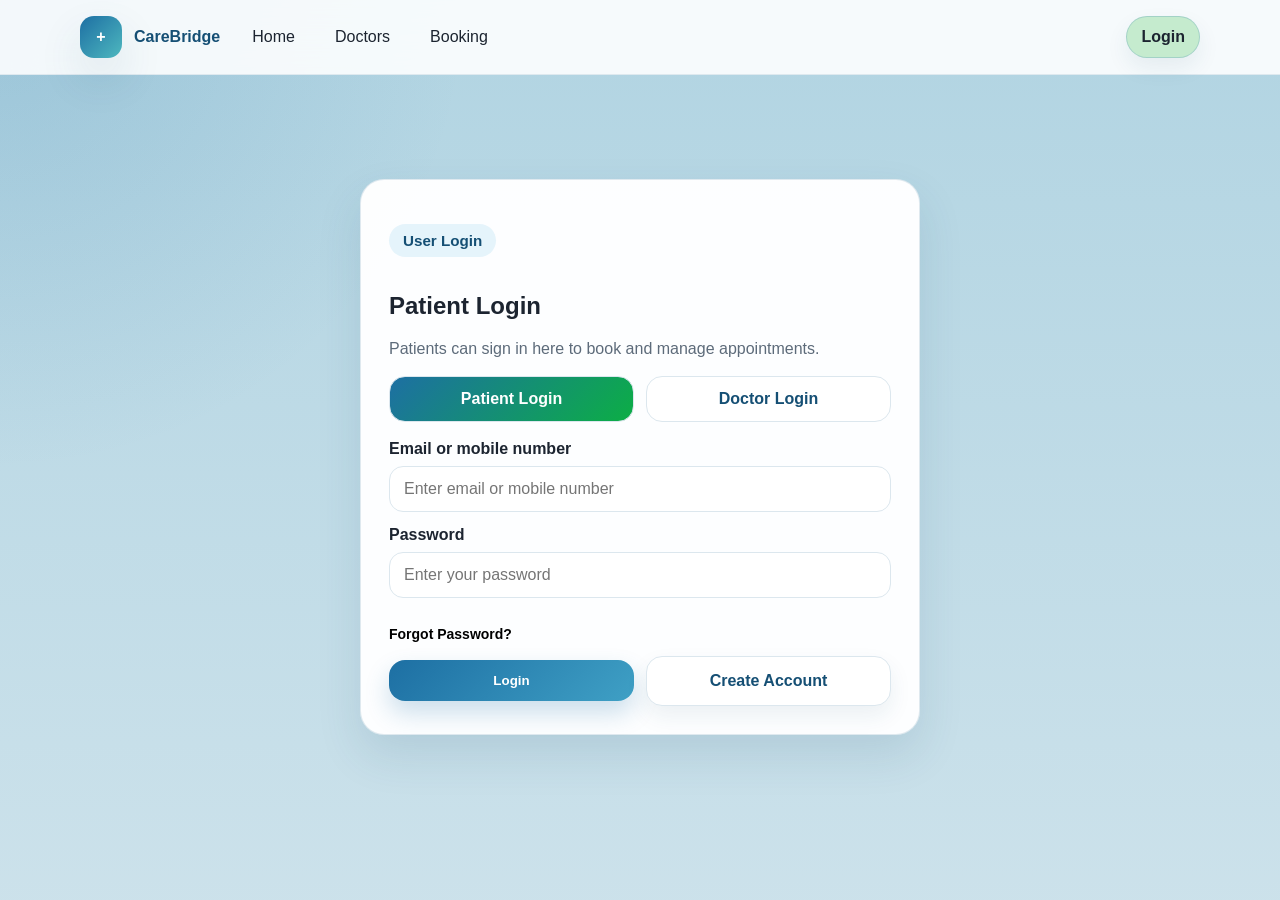
==== backend/src/main/resources/static/index.html @ 0b31cd05 "New updates" ====
<!doctype html>
<html lang="en">
  <head>
    <meta charset="UTF-8" />
    <meta name="viewport" content="width=device-width, initial-scale=1.0" />
    <title>CareBridge</title>
    <link rel="stylesheet" href="css/index.css?v=20260410-1" />
  </head>
  <body>
    <script src="js/api.js?v=20260410-1"></script>
    <script src="js/home.js?v=20260410-1"></script>

    <div class="page-wrapper">
      <header class="top-header">
        <div class="top-nav">
          <a class="logo-link" href="index.html">
            <span class="logo-icon">+</span>
            <span>CareBridge</span>
          </a>
          <nav class="menu-links">
            <a href="index.html" class="active">Home</a>
            <a href="doctors.html">Doctors</a>
            <a href="book.html">Booking</a>
            <span id="headerUserArea"></span>
          </nav>
        </div>
      </header>

      <main class="page-container">
        <section class="home-hero">
          <div class="home-hero-box">
            <span id="homeHeroTag" class="small-tag"
              >Simple healthcare access for every patient</span
            >
            <h1 id="homeHeroTitle">Book the right doctor in a few steps.</h1>
            <p id="homeHeroText">
              This appointment system helps patients find the right doctors,
              choose an available slot, and manage visits without confusion. The
              interface is simple, readable, and designed to keep important
              health information easy to understand.
            </p>
            <div class="hero-buttons" id="homeHeroButtons">
              <a id="primaryHeroButton" class="btn btn-primary" href="user-login.html">User Login</a>
              <a id="secondaryHeroButton" class="btn btn-secondary" href="doctors.html"
                >View All Doctors</a
              >
            </div>
          </div>
        </section>

        <section class="stats-row">
          <article class="stat-card">
            <h3 id="allDoctorCount">0</h3>
            <p>All Doctors</p>
          </article>
          <article class="stat-card">
            <h3 id="specialtyCountDisplay">0</h3>
            <p>Specialities covered</p>
          </article>
          <article class="stat-card">
            <h3>24/7</h3>
            <p>Easy online access for patients</p>
          </article>
        </section>

        <section class="page-section" id="availableDoctorsSection">
          <div class="section-top">
            <div>
              <h2 class="section-heading">Available Doctors Today</h2>
            </div>
          </div>
          <div id="todayDoctorList" class="card-list"></div>
        </section>

        <section class="page-section">
          <div class="info-grid info-grid-wide">
            <article class="info-box">
              <h3>Before your appointment</h3>
              <ul>
                <li>Keep your previous medical reports ready.</li>
                <li>Write your symptoms clearly before booking.</li>
                <li>Arrive a few minutes early for a smooth visit.</li>
              </ul>
            </article>
          </div>
        </section>
      </main>

      <footer class="page-footer">
        Copyright 2026 CareBridge | All Rights Reserved.
      </footer>
    </div>

    <template id="todayDoctorCardTemplate">
      <article class="card doctor-box">
        <div>
          <h3 data-field="name"></h3>
          <p class="muted" data-field="specialization"></p>
        </div>
        <div>
          <a class="btn btn-primary" data-field="link" href="book.html"
            >Book Appointment</a
          >
        </div>
      </article>
    </template>

    <template id="todayDoctorEmptyTemplate">
      <div class="empty-box">No doctors are available today.</div>
    </template>
  </body>
</html>
---- backend/src/main/resources/static/css/index.css ----
:root {
  --brand: #1d6fa3;
  --brand-dark: #154f74;
  --accent: #e5f4fb;
  --surface-soft: #f7fbfd;
  --text: #1c2430;
  --muted: #5d6b7a;
  --border: #dce7ee;
  --shadow: 0 20px 45px rgba(24, 74, 107, 0.12);
}

* {
  box-sizing: border-box;
}

body {
  margin: 0;
  font-family: "Segoe UI", Tahoma, Geneva, Verdana, sans-serif;
  color: var(--text);
  background:
    radial-gradient(circle at top left, rgba(29, 111, 163, 0.16), transparent 30%),
    linear-gradient(180deg, #b1d4e2 0%, #b1d2e0a8 100%);
}

a {
  color: inherit;
  text-decoration: none;
}

.page-wrapper {
  min-height: 100vh;
}

.page-container,
.top-nav {
  width: min(1120px, calc(100% - 32px));
  margin: 0 auto;
}

.top-header {
  position: sticky;
  top: 0;
  z-index: 20;
  backdrop-filter: blur(16px);
  background: rgba(255, 255, 255, 0.88);
  border-bottom: 1px solid rgba(220, 231, 238, 0.9);
}

.top-nav {
  display: flex;
  justify-content: space-between;
  align-items: center;
  gap: 18px;
  padding: 16px 0;
}

.logo-link {
  display: flex;
  align-items: center;
  gap: 12px;
  font-weight: 800;
  color: var(--brand-dark);
}

.logo-icon {
  width: 42px;
  height: 42px;
  display: grid;
  place-items: center;
  border-radius: 14px;
  color: white;
  background: linear-gradient(135deg, var(--brand) 0%, #4eb8bf 100%);
  box-shadow: var(--shadow);
}

.menu-links {
  display: flex;
  align-items: center;
  gap: 12px;
  flex-wrap: wrap;
  width: 100%;
  justify-content: flex-end;
}

.menu-links a {
  padding: 10px 14px;
  border-radius: 999px;
  color: var(--text);
  transition: 0.2s ease;
}

.menu-links a:hover {
  color: var(--brand-dark);
  background: var(--accent);
}

.menu-links a.active {
  color: var(--text) !important;
  background: transparent !important;
  box-shadow: none !important;
}

.user-menu {
  margin-left: auto;
  display: flex;
  align-items: center;
  gap: 10px;
  flex-wrap: wrap;
}

.user-label {
  font-size: 0.92rem;
  color: var(--brand-dark);
  font-weight: 700;
}

.login-link-btn,
.register-link-btn,
.admin-link-btn {
  display: inline-flex;
  align-items: center;
  justify-content: center;
  min-height: 42px;
  font-weight: 700;
  border-radius: 999px;
  transition: transform 0.2s ease, box-shadow 0.2s ease, background 0.2s ease;
}

.login-link-btn {
  padding: 10px 16px;
  color: var(--brand-dark);
  background: #c5ebce;
  border: 1px solid rgba(29, 111, 163, 0.2);
  box-shadow: 0 10px 22px rgba(24, 74, 107, 0.08);
}

.register-link-btn {
  padding: 10px 18px;
  color: white;
  background: linear-gradient(135deg, #20bba6b6 0%, #35b7b587 100%);
  box-shadow: 0 12px 26px rgba(32, 132, 187, 0.24);
}

.admin-link-btn {
  padding: 10px 18px;
  color: #fff7ef;
  border: 1px solid rgba(17, 25, 39, 0.15);
  box-shadow: 0 14px 28px rgba(17, 25, 39, 0.28);
}

.login-link-btn:hover,
.register-link-btn:hover,
.admin-link-btn:hover,
.btn:hover {
  transform: translateY(-1px);
}

.small-tag {
  display: inline-flex;
  align-items: center;
  gap: 8px;
  padding: 8px 14px;
  border-radius: 999px;
  background: var(--accent);
  color: var(--brand-dark);
  font-weight: 700;
  font-size: 0.95rem;
}

.btn {
  border: none;
  border-radius: 16px;
  padding: 13px 18px;
  cursor: pointer;
  font-weight: 700;
  transition: transform 0.2s ease, box-shadow 0.2s ease, background 0.2s ease;
}

.btn-primary {
  color: white;
  background: linear-gradient(135deg, var(--brand) 0%, #3fa0c5 100%);
  box-shadow: 0 12px 24px rgba(29, 111, 163, 0.22);
}

.btn-secondary {
  background: white;
  color: var(--brand-dark);
  border: 1px solid var(--border);
}

.home-hero {
  display: grid;
  grid-template-columns: 1.15fr 0.85fr;
  gap: 28px;
  align-items: center;
  padding: 64px 0 48px;
}

.home-hero-box,
.stat-card,
.info-box,
.doctor-box {
  background: rgba(255, 255, 255, 0.96);
  border: 1px solid rgba(220, 231, 238, 0.9);
  border-radius: 24px;
  box-shadow: var(--shadow);
}

.home-hero-box {
  padding: 40px;
  width: 178%;
}

.home-hero h1 {
  margin: 18px 0 14px;
  font-size: clamp(2.2rem, 4vw, 4rem);
  line-height: 1.06;
}

.home-hero p {
  margin: 0;
  color: var(--muted);
  font-size: 1.05rem;
  line-height: 1.7;
}

.hero-buttons {
  display: flex;
  gap: 14px;
  margin-top: 28px;
  flex-wrap: wrap;
}

.stats-row,
.card-list,
.info-grid {
  display: grid;
  gap: 18px;
}

.stats-row {
  grid-template-columns: repeat(3, 1fr);
  margin-bottom: 24px;
}

.stat-card {
  padding: 24px;
}

.stat-card h3 {
  margin: 0;
  font-size: 2rem;
  color: var(--brand-dark);
}

.stat-card p {
  margin: 8px 0 0;
  color: var(--muted);
}

.page-section {
  padding: 14px 0 48px;
}

.section-top {
  display: flex;
  justify-content: space-between;
  align-items: end;
  gap: 14px;
  margin-bottom: 20px;
}

.section-heading {
  margin: 0 0 12px;
}

.info-grid {
  grid-template-columns: repeat(3, 1fr);
}

.info-grid-wide {
  grid-template-columns: 1fr;
}

.info-box {
  min-height: 220px;
  padding: 24px;
}

.info-box ul {
  margin: 0;
  color: var(--muted);
  line-height: 1.8;
}

.doctor-box {
  display: grid;
  grid-template-columns: 1fr auto;
  gap: 18px;
  align-items: center;
  padding: 24px;
}

.muted {
  color: var(--muted);
}

.empty-box {
  text-align: center;
  padding: 28px;
  border: 1px dashed var(--border);
  border-radius: 20px;
  color: var(--muted);
  background: rgba(255, 255, 255, 0.72);
}

.page-footer {
  padding: 26px 0 44px;
  text-align: center;
  color: var(--muted);
}

.profile-link-btn {
  display: inline-flex;
  align-items: center;
  justify-content: center;
  width: 42px;
  min-height: 42px;
  border-radius: 999px;
  color: white;
  font-weight: 700;
  background: linear-gradient(135deg, var(--brand) 0%, #3fa0c5 100%);
  box-shadow: 0 12px 24px rgba(29, 111, 163, 0.22);
}

@media (max-width: 900px) {

  .home-hero,
  .stats-row,
  .info-grid {
    grid-template-columns: 1fr;
  }

  .top-nav,
  .section-top {
    align-items: start;
    flex-direction: column;
  }
}
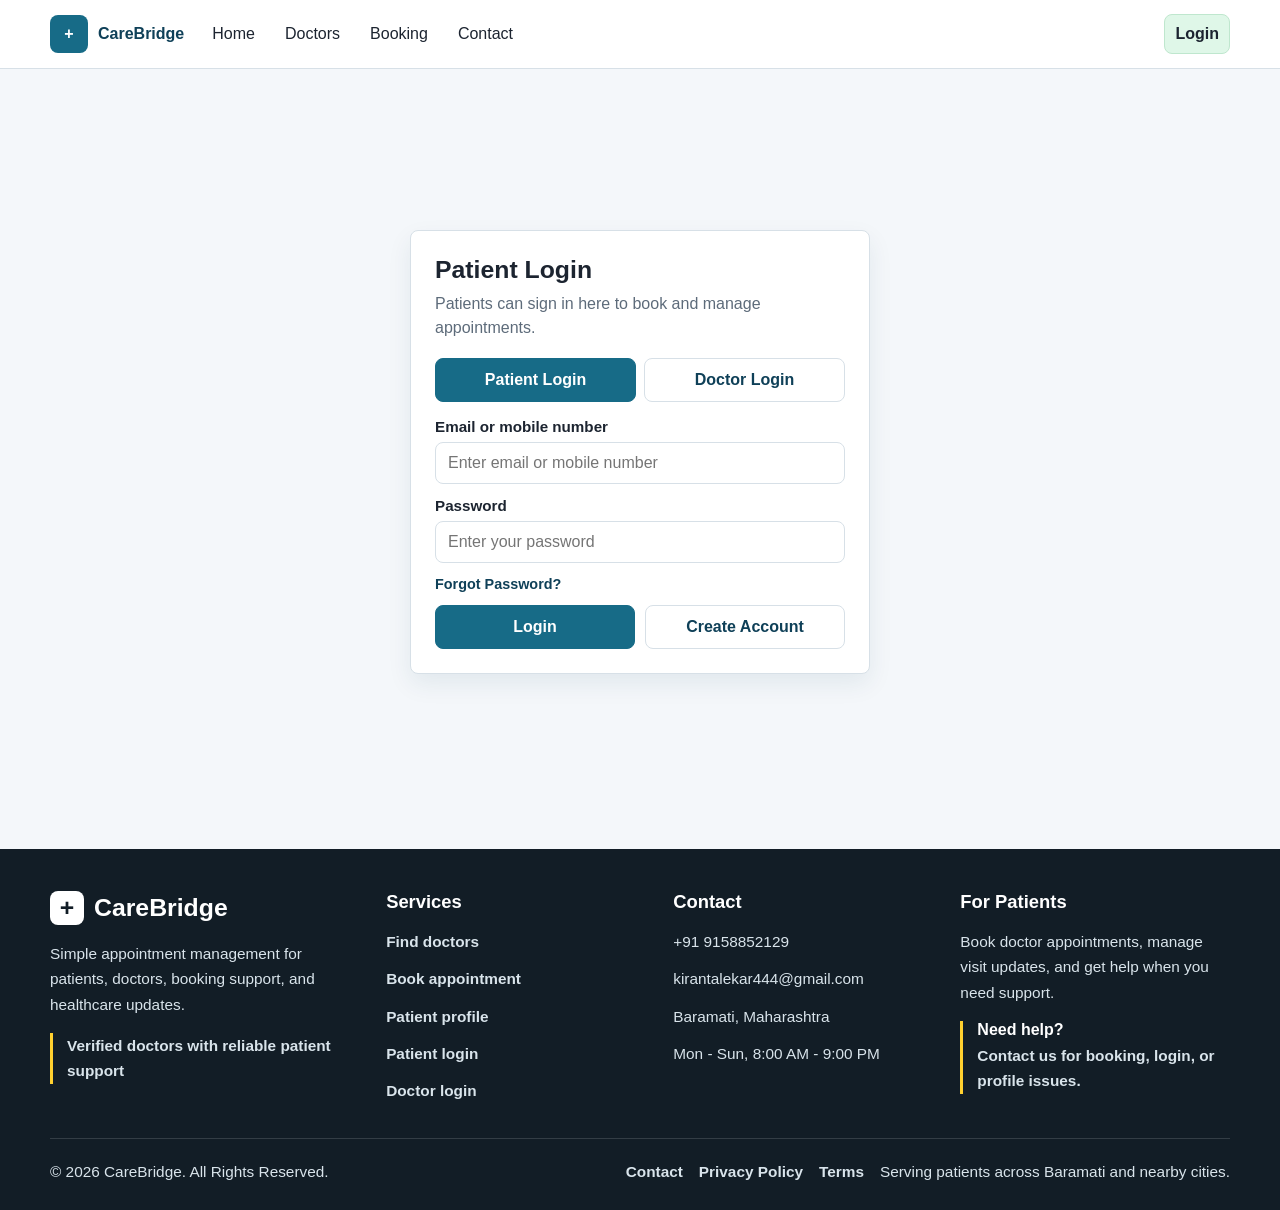
==== commit b0af8e56: "prepare for deployment" ====
--- a/backend/src/main/resources/static/index.html
+++ b/backend/src/main/resources/static/index.html
@@ -4,11 +4,11 @@
     <meta charset="UTF-8" />
     <meta name="viewport" content="width=device-width, initial-scale=1.0" />
     <title>CareBridge</title>
-    <link rel="stylesheet" href="css/index.css?v=20260410-1" />
+    <link rel="stylesheet" href="css/index.css?v=20260613-1" />
   </head>
   <body>
-    <script src="js/api.js?v=20260410-1"></script>
-    <script src="js/home.js?v=20260410-1"></script>
+    <script src="js/api.js?v=20260613-4"></script>
+    <script src="js/home.js?v=20260613-1"></script>
 
     <div class="page-wrapper">
       <header class="top-header">
@@ -21,6 +21,7 @@
             <a href="index.html" class="active">Home</a>
             <a href="doctors.html">Doctors</a>
             <a href="book.html">Booking</a>
+            <a href="contact.html">Contact</a>
             <span id="headerUserArea"></span>
           </nav>
         </div>
@@ -59,7 +60,7 @@
           </article>
           <article class="stat-card">
             <h3>24/7</h3>
-            <p>Easy online access for patients</p>
+            <p id="accessStatLabel">Easy online access for patients</p>
           </article>
         </section>
 
--- a/backend/src/main/resources/static/css/index.css
+++ b/backend/src/main/resources/static/css/index.css
@@ -1,25 +1,28 @@
 :root {
-  --brand: #1d6fa3;
-  --brand-dark: #154f74;
-  --accent: #e5f4fb;
-  --surface-soft: #f7fbfd;
+  --brand: #176b87;
+  --brand-dark: #0f4058;
+  --accent: #eef7fa;
   --text: #1c2430;
   --muted: #5d6b7a;
-  --border: #dce7ee;
-  --shadow: 0 20px 45px rgba(24, 74, 107, 0.12);
+  --border: #d7e0e7;
+  --surface: #ffffff;
+  --surface-soft: #f7fafc;
+  --shadow: 0 10px 24px rgba(15, 64, 88, 0.08);
 }
 
 * {
   box-sizing: border-box;
 }
 
+[hidden] {
+  display: none !important;
+}
+
 body {
   margin: 0;
   font-family: "Segoe UI", Tahoma, Geneva, Verdana, sans-serif;
   color: var(--text);
-  background:
-    radial-gradient(circle at top left, rgba(29, 111, 163, 0.16), transparent 30%),
-    linear-gradient(180deg, #b1d4e2 0%, #b1d2e0a8 100%);
+  background: #f4f7fa;
 }
 
 a {
@@ -33,7 +36,7 @@
 
 .page-container,
 .top-nav {
-  width: min(1120px, calc(100% - 32px));
+  width: min(1180px, calc(100% - 32px));
   margin: 0 auto;
 }
 
@@ -41,9 +44,8 @@
   position: sticky;
   top: 0;
   z-index: 20;
-  backdrop-filter: blur(16px);
-  background: rgba(255, 255, 255, 0.88);
-  border-bottom: 1px solid rgba(220, 231, 238, 0.9);
+  background: var(--surface);
+  border-bottom: 1px solid var(--border);
 }
 
 .top-nav {
@@ -51,53 +53,47 @@
   justify-content: space-between;
   align-items: center;
   gap: 18px;
-  padding: 16px 0;
+  padding: 14px 0;
 }
 
 .logo-link {
   display: flex;
   align-items: center;
-  gap: 12px;
+  gap: 10px;
   font-weight: 800;
   color: var(--brand-dark);
 }
 
 .logo-icon {
-  width: 42px;
-  height: 42px;
+  width: 38px;
+  height: 38px;
   display: grid;
   place-items: center;
-  border-radius: 14px;
-  color: white;
-  background: linear-gradient(135deg, var(--brand) 0%, #4eb8bf 100%);
-  box-shadow: var(--shadow);
+  border-radius: 8px;
+  color: #ffffff;
+  background: var(--brand);
 }
 
 .menu-links {
   display: flex;
   align-items: center;
-  gap: 12px;
+  gap: 10px;
   flex-wrap: wrap;
   width: 100%;
   justify-content: flex-end;
 }
 
 .menu-links a {
-  padding: 10px 14px;
-  border-radius: 999px;
+  padding: 8px 10px;
+  border-radius: 8px;
   color: var(--text);
-  transition: 0.2s ease;
-}
-
-.menu-links a:hover {
+  transition: color 0.2s ease, background 0.2s ease;
+}
+
+.menu-links a:hover,
+.menu-links a.active {
   color: var(--brand-dark);
   background: var(--accent);
-}
-
-.menu-links a.active {
-  color: var(--text) !important;
-  background: transparent !important;
-  box-shadow: none !important;
 }
 
 .user-menu {
@@ -109,157 +105,172 @@
 }
 
 .user-label {
-  font-size: 0.92rem;
+  font-size: 0.95rem;
   color: var(--brand-dark);
   font-weight: 700;
 }
 
 .login-link-btn,
 .register-link-btn,
+.admin-link-btn,
+.profile-link-btn {
+  display: inline-flex;
+  align-items: center;
+  justify-content: center;
+  min-height: 38px;
+  border-radius: 8px;
+  font-weight: 700;
+  transition: background 0.2s ease, border-color 0.2s ease;
+}
+
+.login-link-btn {
+  padding: 9px 14px;
+  color: var(--brand-dark);
+  background: #ffffff;
+  border: 1px solid var(--border);
+}
+
+.register-link-btn {
+  padding: 9px 14px;
+  color: #ffffff;
+  background: var(--brand);
+}
+
 .admin-link-btn {
-  display: inline-flex;
-  align-items: center;
-  justify-content: center;
-  min-height: 42px;
-  font-weight: 700;
-  border-radius: 999px;
-  transition: transform 0.2s ease, box-shadow 0.2s ease, background 0.2s ease;
-}
-
-.login-link-btn {
-  padding: 10px 16px;
-  color: var(--brand-dark);
-  background: #c5ebce;
-  border: 1px solid rgba(29, 111, 163, 0.2);
-  box-shadow: 0 10px 22px rgba(24, 74, 107, 0.08);
-}
-
-.register-link-btn {
-  padding: 10px 18px;
-  color: white;
-  background: linear-gradient(135deg, #20bba6b6 0%, #35b7b587 100%);
-  box-shadow: 0 12px 26px rgba(32, 132, 187, 0.24);
-}
-
-.admin-link-btn {
-  padding: 10px 18px;
-  color: #fff7ef;
-  border: 1px solid rgba(17, 25, 39, 0.15);
-  box-shadow: 0 14px 28px rgba(17, 25, 39, 0.28);
+  padding: 9px 14px;
+  color: #ffffff;
+  background: #263238;
+  border: 1px solid #263238;
+}
+
+.profile-link-btn {
+  width: 38px;
+  color: #ffffff;
+  background: var(--brand);
 }
 
 .login-link-btn:hover,
 .register-link-btn:hover,
 .admin-link-btn:hover,
-.btn:hover {
-  transform: translateY(-1px);
-}
-
-.small-tag {
-  display: inline-flex;
-  align-items: center;
-  gap: 8px;
-  padding: 8px 14px;
-  border-radius: 999px;
+.profile-link-btn:hover {
   background: var(--accent);
-  color: var(--brand-dark);
-  font-weight: 700;
-  font-size: 0.95rem;
-}
-
-.btn {
-  border: none;
-  border-radius: 16px;
-  padding: 13px 18px;
-  cursor: pointer;
-  font-weight: 700;
-  transition: transform 0.2s ease, box-shadow 0.2s ease, background 0.2s ease;
-}
-
-.btn-primary {
-  color: white;
-  background: linear-gradient(135deg, var(--brand) 0%, #3fa0c5 100%);
-  box-shadow: 0 12px 24px rgba(29, 111, 163, 0.22);
-}
-
-.btn-secondary {
-  background: white;
-  color: var(--brand-dark);
-  border: 1px solid var(--border);
+  border-color: var(--brand);
+  color: var(--brand-dark);
 }
 
 .home-hero {
-  display: grid;
-  grid-template-columns: 1.15fr 0.85fr;
-  gap: 28px;
-  align-items: center;
-  padding: 64px 0 48px;
+  padding: 32px 0 22px;
 }
 
 .home-hero-box,
 .stat-card,
 .info-box,
 .doctor-box {
-  background: rgba(255, 255, 255, 0.96);
-  border: 1px solid rgba(220, 231, 238, 0.9);
-  border-radius: 24px;
+  background: var(--surface);
+  border: 1px solid var(--border);
+  border-radius: 8px;
   box-shadow: var(--shadow);
 }
 
 .home-hero-box {
-  padding: 40px;
-  width: 178%;
+  padding: 32px;
+}
+
+.small-tag {
+  display: inline-flex;
+  align-items: center;
+  padding: 7px 11px;
+  border-radius: 8px;
+  background: var(--accent);
+  color: var(--brand-dark);
+  font-weight: 700;
+  font-size: 0.9rem;
 }
 
 .home-hero h1 {
-  margin: 18px 0 14px;
-  font-size: clamp(2.2rem, 4vw, 4rem);
-  line-height: 1.06;
+  max-width: 820px;
+  margin: 18px 0 12px;
+  font-size: clamp(2rem, 4vw, 3.2rem);
+  line-height: 1.1;
+  letter-spacing: 0;
 }
 
 .home-hero p {
-  margin: 0;
-  color: var(--muted);
-  font-size: 1.05rem;
-  line-height: 1.7;
+  max-width: 920px;
+  margin: 0;
+  color: var(--muted);
+  font-size: 1rem;
+  line-height: 1.65;
 }
 
 .hero-buttons {
   display: flex;
-  gap: 14px;
-  margin-top: 28px;
+  gap: 10px;
+  margin-top: 24px;
   flex-wrap: wrap;
+}
+
+.btn {
+  display: inline-flex;
+  align-items: center;
+  justify-content: center;
+  border: 1px solid transparent;
+  border-radius: 8px;
+  padding: 11px 15px;
+  cursor: pointer;
+  font-weight: 700;
+  transition: background 0.2s ease, border-color 0.2s ease, color 0.2s ease;
+}
+
+.btn-primary {
+  color: #ffffff;
+  background: var(--brand);
+}
+
+.btn-primary:hover {
+  background: var(--brand-dark);
+}
+
+.btn-secondary {
+  background: #ffffff;
+  color: var(--brand-dark);
+  border-color: var(--border);
+}
+
+.btn-secondary:hover {
+  background: var(--accent);
+  border-color: var(--brand);
 }
 
 .stats-row,
 .card-list,
 .info-grid {
   display: grid;
-  gap: 18px;
+  gap: 16px;
 }
 
 .stats-row {
   grid-template-columns: repeat(3, 1fr);
-  margin-bottom: 24px;
+  margin: 0 0 20px;
 }
 
 .stat-card {
-  padding: 24px;
+  padding: 20px;
 }
 
 .stat-card h3 {
   margin: 0;
-  font-size: 2rem;
+  font-size: 1.85rem;
   color: var(--brand-dark);
 }
 
 .stat-card p {
-  margin: 8px 0 0;
+  margin: 6px 0 0;
   color: var(--muted);
 }
 
 .page-section {
-  padding: 14px 0 48px;
+  padding: 12px 0 34px;
 }
 
 .section-top {
@@ -267,38 +278,44 @@
   justify-content: space-between;
   align-items: end;
   gap: 14px;
-  margin-bottom: 20px;
+  margin-bottom: 14px;
 }
 
 .section-heading {
+  margin: 0;
+  font-size: 1.35rem;
+}
+
+.info-grid {
+  grid-template-columns: 1fr;
+}
+
+.info-box {
+  padding: 22px;
+}
+
+.info-box h3 {
   margin: 0 0 12px;
 }
 
-.info-grid {
-  grid-template-columns: repeat(3, 1fr);
-}
-
-.info-grid-wide {
-  grid-template-columns: 1fr;
-}
-
-.info-box {
-  min-height: 220px;
-  padding: 24px;
-}
-
 .info-box ul {
   margin: 0;
-  color: var(--muted);
-  line-height: 1.8;
+  padding-left: 20px;
+  color: var(--muted);
+  line-height: 1.75;
 }
 
 .doctor-box {
   display: grid;
   grid-template-columns: 1fr auto;
-  gap: 18px;
-  align-items: center;
-  padding: 24px;
+  gap: 16px;
+  align-items: center;
+  padding: 18px;
+  box-shadow: none;
+}
+
+.doctor-box h3 {
+  margin: 0 0 6px;
 }
 
 .muted {
@@ -307,37 +324,25 @@
 
 .empty-box {
   text-align: center;
-  padding: 28px;
+  padding: 24px;
   border: 1px dashed var(--border);
-  border-radius: 20px;
-  color: var(--muted);
-  background: rgba(255, 255, 255, 0.72);
+  border-radius: 8px;
+  color: var(--muted);
+  background: var(--surface);
 }
 
 .page-footer {
-  padding: 26px 0 44px;
+  padding: 22px 0 34px;
   text-align: center;
   color: var(--muted);
 }
 
-.profile-link-btn {
-  display: inline-flex;
-  align-items: center;
-  justify-content: center;
-  width: 42px;
-  min-height: 42px;
-  border-radius: 999px;
-  color: white;
-  font-weight: 700;
-  background: linear-gradient(135deg, var(--brand) 0%, #3fa0c5 100%);
-  box-shadow: 0 12px 24px rgba(29, 111, 163, 0.22);
+body[data-session-role="DOCTOR"] .stats-row {
+  margin-bottom: 0;
 }
 
 @media (max-width: 900px) {
-
-  .home-hero,
-  .stats-row,
-  .info-grid {
+  .stats-row {
     grid-template-columns: 1fr;
   }
 
@@ -346,4 +351,33 @@
     align-items: start;
     flex-direction: column;
   }
-}
+
+  .menu-links {
+    justify-content: flex-start;
+  }
+}
+
+@media (max-width: 640px) {
+  .page-container,
+  .top-nav {
+    width: min(100% - 24px, 1180px);
+  }
+
+  .home-hero {
+    padding-top: 22px;
+  }
+
+  .home-hero-box,
+  .stat-card,
+  .info-box {
+    padding: 18px;
+  }
+
+  .doctor-box {
+    grid-template-columns: 1fr;
+  }
+
+  .btn {
+    width: 100%;
+  }
+}
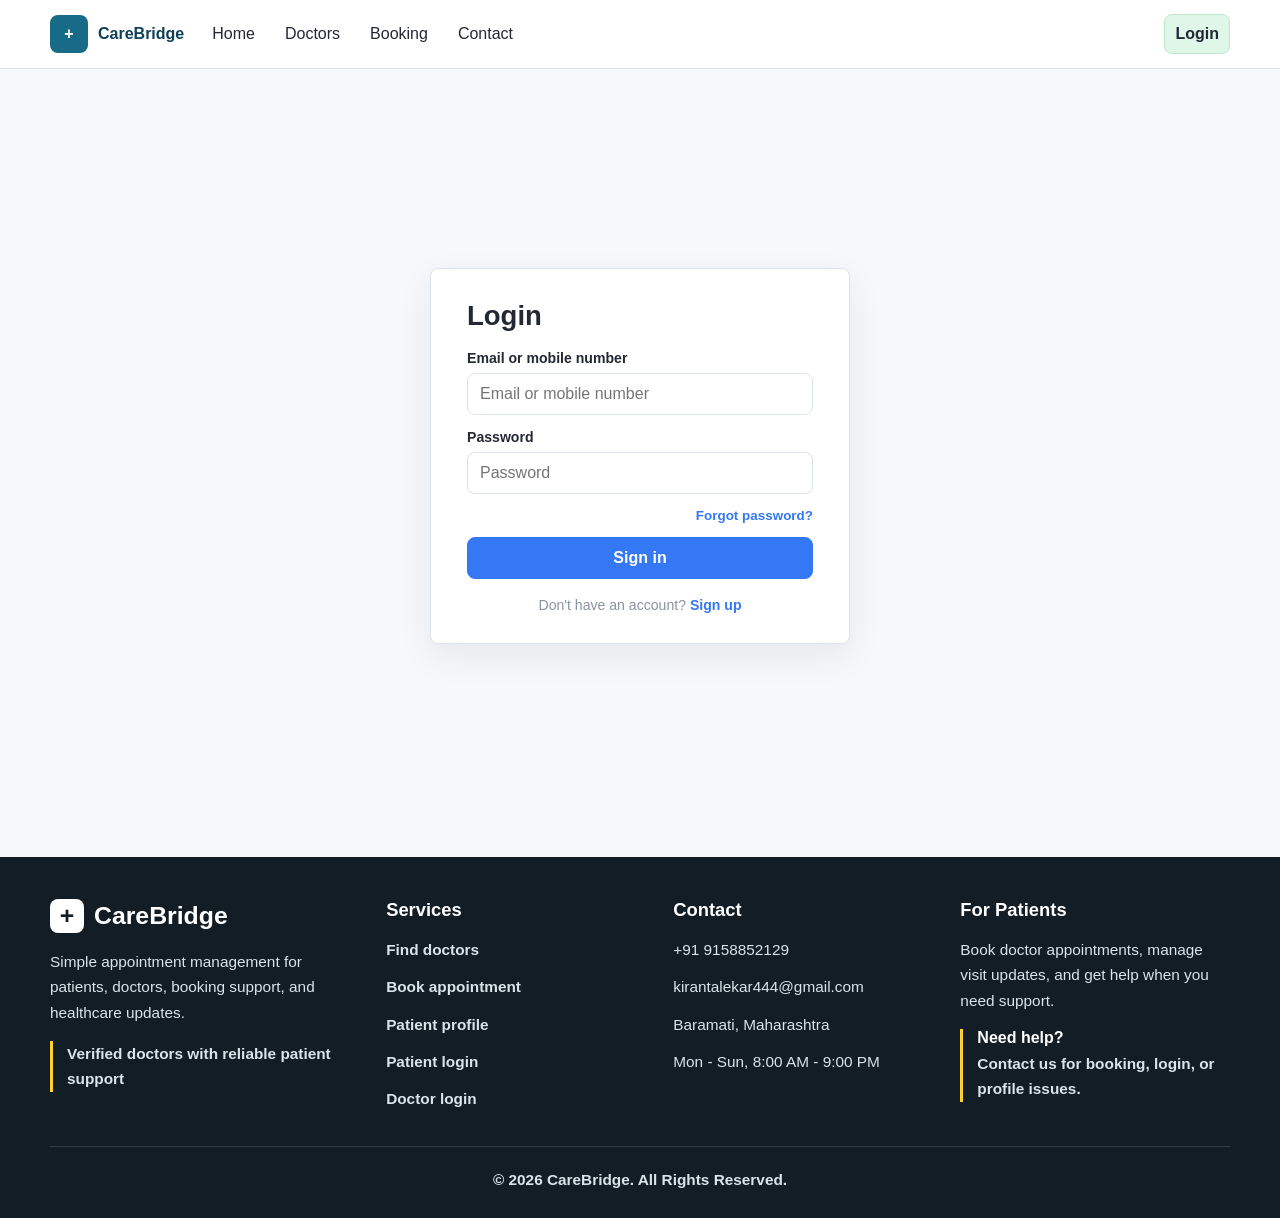
==== commit a0a234b4: "Clean project for Render deployment" ====
--- a/backend/src/main/resources/static/index.html
+++ b/backend/src/main/resources/static/index.html
@@ -4,10 +4,394 @@
     <meta charset="UTF-8" />
     <meta name="viewport" content="width=device-width, initial-scale=1.0" />
     <title>CareBridge</title>
-    <link rel="stylesheet" href="css/index.css?v=20260613-1" />
+    <style>
+:root {
+  --brand: #176b87;
+  --brand-dark: #0f4058;
+  --accent: #eef7fa;
+  --text: #1c2430;
+  --muted: #5d6b7a;
+  --border: #d7e0e7;
+  --surface: #ffffff;
+  --surface-soft: #f7fafc;
+  --shadow: 0 10px 24px rgba(15, 64, 88, 0.08);
+}
+
+* {
+  box-sizing: border-box;
+}
+
+[hidden] {
+  display: none !important;
+}
+
+body {
+  margin: 0;
+  font-family: "Segoe UI", Tahoma, Geneva, Verdana, sans-serif;
+  color: var(--text);
+  background: #f4f7fa;
+}
+
+a {
+  color: inherit;
+  text-decoration: none;
+}
+
+.page-wrapper {
+  min-height: 100vh;
+}
+
+.page-container,
+.top-nav {
+  width: min(1180px, calc(100% - 32px));
+  margin: 0 auto;
+}
+
+.top-header {
+  position: sticky;
+  top: 0;
+  z-index: 20;
+  background: var(--surface);
+  border-bottom: 1px solid var(--border);
+}
+
+.top-nav {
+  display: flex;
+  justify-content: space-between;
+  align-items: center;
+  gap: 18px;
+  padding: 14px 0;
+}
+
+.logo-link {
+  display: flex;
+  align-items: center;
+  gap: 10px;
+  font-weight: 800;
+  color: var(--brand-dark);
+}
+
+.logo-icon {
+  width: 38px;
+  height: 38px;
+  display: grid;
+  place-items: center;
+  border-radius: 8px;
+  color: #ffffff;
+  background: var(--brand);
+}
+
+.menu-links {
+  display: flex;
+  align-items: center;
+  gap: 10px;
+  flex-wrap: wrap;
+  width: 100%;
+  justify-content: flex-end;
+}
+
+.menu-links a {
+  padding: 8px 10px;
+  border-radius: 8px;
+  color: var(--text);
+  transition: color 0.2s ease, background 0.2s ease;
+}
+
+.menu-links a:hover,
+.menu-links a.active {
+  color: var(--brand-dark);
+  background: var(--accent);
+}
+
+.user-menu {
+  margin-left: auto;
+  display: flex;
+  align-items: center;
+  gap: 10px;
+  flex-wrap: wrap;
+}
+
+.user-label {
+  font-size: 0.95rem;
+  color: var(--brand-dark);
+  font-weight: 700;
+}
+
+.login-link-btn,
+.register-link-btn,
+.admin-link-btn,
+.profile-link-btn {
+  display: inline-flex;
+  align-items: center;
+  justify-content: center;
+  min-height: 38px;
+  border-radius: 8px;
+  font-weight: 700;
+  transition: background 0.2s ease, border-color 0.2s ease;
+}
+
+.login-link-btn {
+  padding: 9px 14px;
+  color: var(--brand-dark);
+  background: #ffffff;
+  border: 1px solid var(--border);
+}
+
+.register-link-btn {
+  padding: 9px 14px;
+  color: #ffffff;
+  background: var(--brand);
+}
+
+.admin-link-btn {
+  padding: 9px 14px;
+  color: #ffffff;
+  background: #263238;
+  border: 1px solid #263238;
+}
+
+.profile-link-btn {
+  width: 38px;
+  color: #ffffff;
+  background: var(--brand);
+}
+
+.login-link-btn:hover,
+.register-link-btn:hover,
+.admin-link-btn:hover,
+.profile-link-btn:hover {
+  background: var(--accent);
+  border-color: var(--brand);
+  color: var(--brand-dark);
+}
+
+.home-hero {
+  padding: 32px 0 22px;
+}
+
+.home-hero-box,
+.stat-card,
+.info-box,
+.doctor-box {
+  background: var(--surface);
+  border: 1px solid var(--border);
+  border-radius: 8px;
+  box-shadow: var(--shadow);
+}
+
+.home-hero-box {
+  padding: 32px;
+}
+
+.small-tag {
+  display: inline-flex;
+  align-items: center;
+  padding: 7px 11px;
+  border-radius: 8px;
+  background: var(--accent);
+  color: var(--brand-dark);
+  font-weight: 700;
+  font-size: 0.9rem;
+}
+
+.home-hero h1 {
+  max-width: 820px;
+  margin: 18px 0 12px;
+  font-size: clamp(2rem, 4vw, 3.2rem);
+  line-height: 1.1;
+  letter-spacing: 0;
+}
+
+.home-hero p {
+  max-width: 920px;
+  margin: 0;
+  color: var(--muted);
+  font-size: 1rem;
+  line-height: 1.65;
+}
+
+.hero-buttons {
+  display: flex;
+  gap: 10px;
+  margin-top: 24px;
+  flex-wrap: wrap;
+}
+
+.btn {
+  display: inline-flex;
+  align-items: center;
+  justify-content: center;
+  border: 1px solid transparent;
+  border-radius: 8px;
+  padding: 11px 15px;
+  cursor: pointer;
+  font-weight: 700;
+  transition: background 0.2s ease, border-color 0.2s ease, color 0.2s ease;
+}
+
+.btn-primary {
+  color: #ffffff;
+  background: var(--brand);
+}
+
+.btn-primary:hover {
+  background: var(--brand-dark);
+}
+
+.btn-secondary {
+  background: #ffffff;
+  color: var(--brand-dark);
+  border-color: var(--border);
+}
+
+.btn-secondary:hover {
+  background: var(--accent);
+  border-color: var(--brand);
+}
+
+.stats-row,
+.card-list,
+.info-grid {
+  display: grid;
+  gap: 16px;
+}
+
+.stats-row {
+  grid-template-columns: repeat(3, 1fr);
+  margin: 0 0 20px;
+}
+
+.stat-card {
+  padding: 20px;
+}
+
+.stat-card h3 {
+  margin: 0;
+  font-size: 1.85rem;
+  color: var(--brand-dark);
+}
+
+.stat-card p {
+  margin: 6px 0 0;
+  color: var(--muted);
+}
+
+.page-section {
+  padding: 12px 0 34px;
+}
+
+.section-top {
+  display: flex;
+  justify-content: space-between;
+  align-items: end;
+  gap: 14px;
+  margin-bottom: 14px;
+}
+
+.section-heading {
+  margin: 0;
+  font-size: 1.35rem;
+}
+
+.info-grid {
+  grid-template-columns: 1fr;
+}
+
+.info-box {
+  padding: 22px;
+}
+
+.info-box h3 {
+  margin: 0 0 12px;
+}
+
+.info-box ul {
+  margin: 0;
+  padding-left: 20px;
+  color: var(--muted);
+  line-height: 1.75;
+}
+
+.doctor-box {
+  display: grid;
+  grid-template-columns: 1fr auto;
+  gap: 16px;
+  align-items: center;
+  padding: 18px;
+  box-shadow: none;
+}
+
+.doctor-box h3 {
+  margin: 0 0 6px;
+}
+
+.muted {
+  color: var(--muted);
+}
+
+.empty-box {
+  text-align: center;
+  padding: 24px;
+  border: 1px dashed var(--border);
+  border-radius: 8px;
+  color: var(--muted);
+  background: var(--surface);
+}
+
+.page-footer {
+  padding: 22px 0 34px;
+  text-align: center;
+  color: var(--muted);
+}
+
+body[data-session-role="DOCTOR"] .stats-row {
+  margin-bottom: 0;
+}
+
+@media (max-width: 900px) {
+  .stats-row {
+    grid-template-columns: 1fr;
+  }
+
+  .top-nav,
+  .section-top {
+    align-items: start;
+    flex-direction: column;
+  }
+
+  .menu-links {
+    justify-content: flex-start;
+  }
+}
+
+@media (max-width: 640px) {
+  .page-container,
+  .top-nav {
+    width: min(100% - 24px, 1180px);
+  }
+
+  .home-hero {
+    padding-top: 22px;
+  }
+
+  .home-hero-box,
+  .stat-card,
+  .info-box {
+    padding: 18px;
+  }
+
+  .doctor-box {
+    grid-template-columns: 1fr;
+  }
+
+  .btn {
+    width: 100%;
+  }
+}
+  </style>
   </head>
   <body>
-    <script src="js/api.js?v=20260613-4"></script>
+    <script src="js/api.js?v=20260614-2"></script>
     <script src="js/home.js?v=20260613-1"></script>
 
     <div class="page-wrapper">
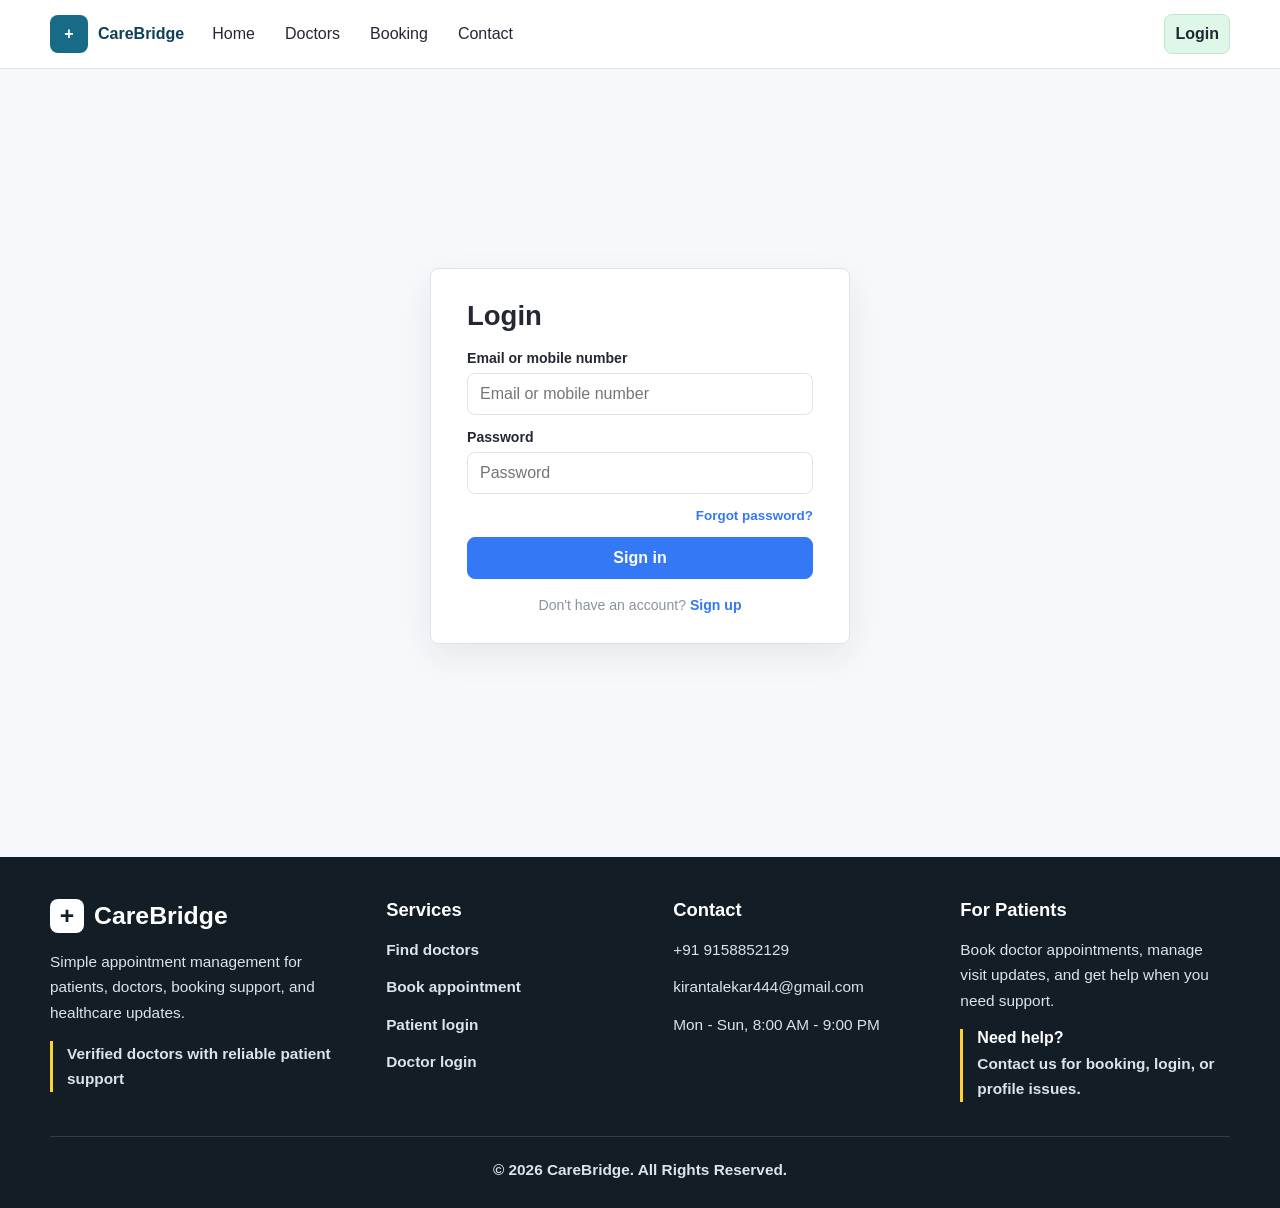
==== commit fc578363: "Fix Render deployment configuration" ====
--- a/backend/src/main/resources/static/index.html
+++ b/backend/src/main/resources/static/index.html
@@ -405,7 +405,7 @@
             <a href="index.html" class="active">Home</a>
             <a href="doctors.html">Doctors</a>
             <a href="book.html">Booking</a>
-            <a href="contact.html">Contact</a>
+            <a href="contact.html">Contact Us</a>
             <span id="headerUserArea"></span>
           </nav>
         </div>
